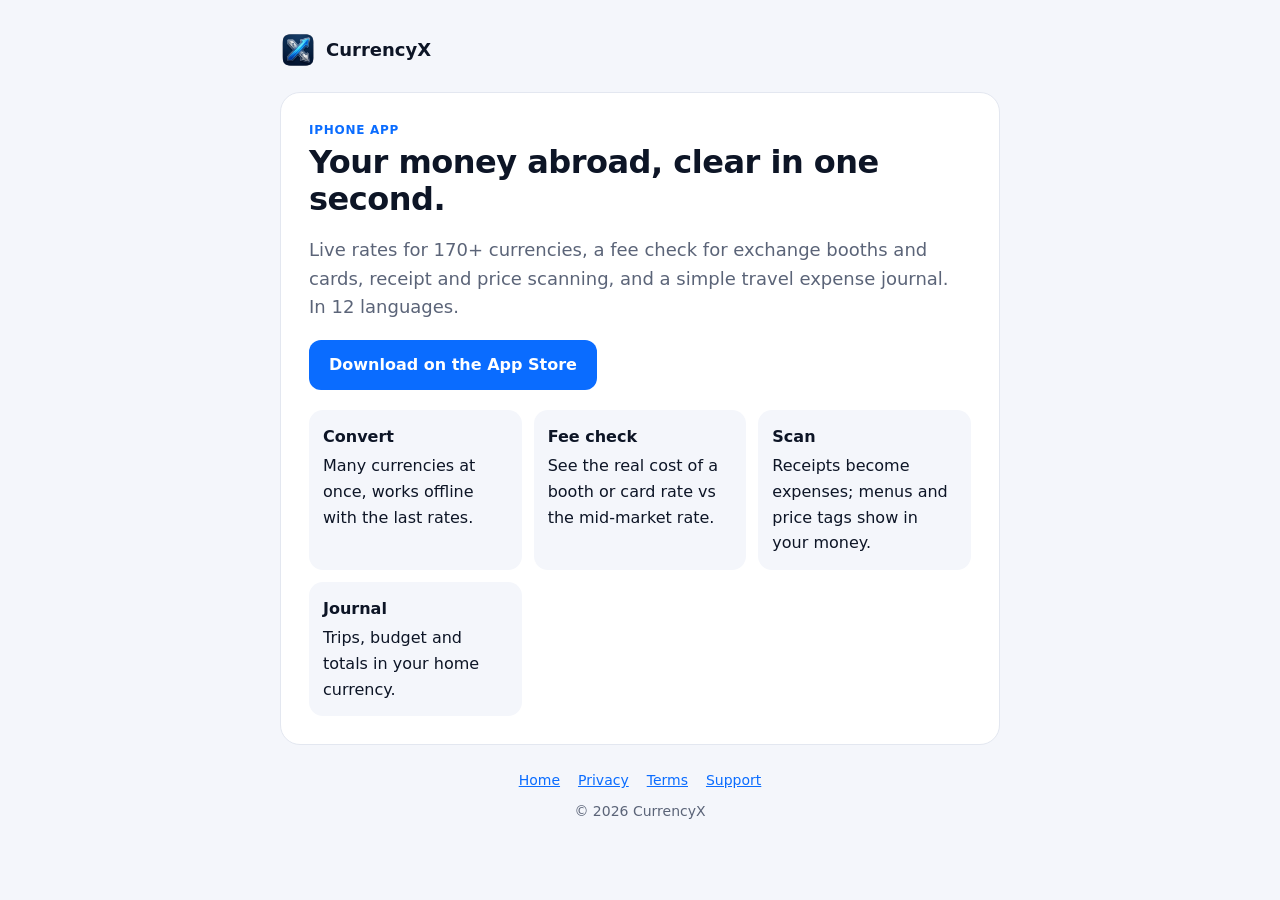
==== index.html @ dbb1cbb3 "CurrencyX site: home, privacy, terms, support" ====
<!doctype html>
<html lang="en">
<head>
  <meta charset="utf-8">
  <meta name="viewport" content="width=device-width, initial-scale=1">
  <title>CurrencyX: Currency Converter & Travel Expenses</title>
  <meta name="description" content="Live rates for 170+ currencies, exchange fee check, receipt scan and a simple travel expense journal. 12 languages.">
  <link rel="icon" href="assets/icon.png">
  <link rel="stylesheet" href="assets/style.css">
</head>
<body>
  <div class="wrap">
    <header class="top"><a class="brand" href=""><img src="assets/icon.png" alt="">CurrencyX</a></header>
    <main class="hero">
      <p class="eyebrow">iPhone app</p>
      <h1>Your money abroad, clear in one second.</h1>
      <p class="lead">Live rates for 170+ currencies, a fee check for exchange booths and cards, receipt and price scanning, and a simple travel expense journal. In 12 languages.</p>
      <p><a class="btn" href="https://apps.apple.com/app/id6760399044">Download on the App Store</a></p>
      <div class="features">
        <div class="feature"><b>Convert</b>Many currencies at once, works offline with the last rates.</div>
        <div class="feature"><b>Fee check</b>See the real cost of a booth or card rate vs the mid-market rate.</div>
        <div class="feature"><b>Scan</b>Receipts become expenses; menus and price tags show in your money.</div>
        <div class="feature"><b>Journal</b>Trips, budget and totals in your home currency.</div>
      </div>
    </main>
    <footer>
      <nav><a href="">Home</a><a href="privacy/">Privacy</a><a href="terms/">Terms</a><a href="support/">Support</a></nav>
      © 2026 CurrencyX
    </footer>
  </div>
</body>
</html>
---- assets/style.css ----
:root{--bg:#f4f6fb;--card:#fff;--ink:#0d1526;--muted:#5b6478;--line:#e3e7f0;--brand:#0a6cff;--brand-ink:#0849b3}
*{box-sizing:border-box}
body{margin:0;background:var(--bg);color:var(--ink);font:16px/1.6 "Inter",system-ui,-apple-system,sans-serif}
.wrap{max-width:760px;margin:0 auto;padding:24px 20px 48px}
.top{display:flex;align-items:center;justify-content:space-between;padding:8px 0 24px}
.brand{display:flex;align-items:center;gap:10px;font-weight:700;font-size:18px;color:var(--ink);text-decoration:none}
.brand img{width:36px;height:36px;border-radius:9px}
.doc,.hero{background:var(--card);border:1px solid var(--line);border-radius:20px;padding:28px}
h1{font-size:32px;line-height:1.15;margin:4px 0 8px;letter-spacing:-.5px}
h2{font-size:20px;margin:28px 0 8px}
.eyebrow{color:var(--brand);font-weight:700;text-transform:uppercase;letter-spacing:.06em;font-size:12px;margin:0}
.updated,.muted{color:var(--muted);font-size:14px}
.lead{font-size:18px;color:var(--muted)}
a{color:var(--brand)}
.btn{display:inline-block;background:var(--brand);color:#fff;text-decoration:none;font-weight:700;padding:12px 20px;border-radius:12px}
.btn:hover{background:var(--brand-ink)}
.table{overflow-x:auto}
table{width:100%;border-collapse:collapse;font-size:14px}
th,td{text-align:left;padding:10px;border-bottom:1px solid var(--line);vertical-align:top}
th{color:var(--muted);font-weight:600}
ol li,ul li{margin:8px 0}
.faq{border-bottom:1px solid var(--line);padding:12px 0}
.faq summary{font-weight:600;cursor:pointer}
.features{display:grid;grid-template-columns:repeat(auto-fit,minmax(200px,1fr));gap:12px;margin-top:20px}
.feature{background:var(--bg);border-radius:14px;padding:14px}
.feature b{display:block;margin-bottom:4px}
footer{color:var(--muted);font-size:14px;padding-top:24px;text-align:center}
footer nav{display:flex;justify-content:center;gap:18px;margin-bottom:8px}
@media (prefers-color-scheme:dark){:root{--bg:#0a0e17;--card:#121826;--ink:#eef2fa;--muted:#9aa3b7;--line:#232b3d;--brand:#4b93ff}}
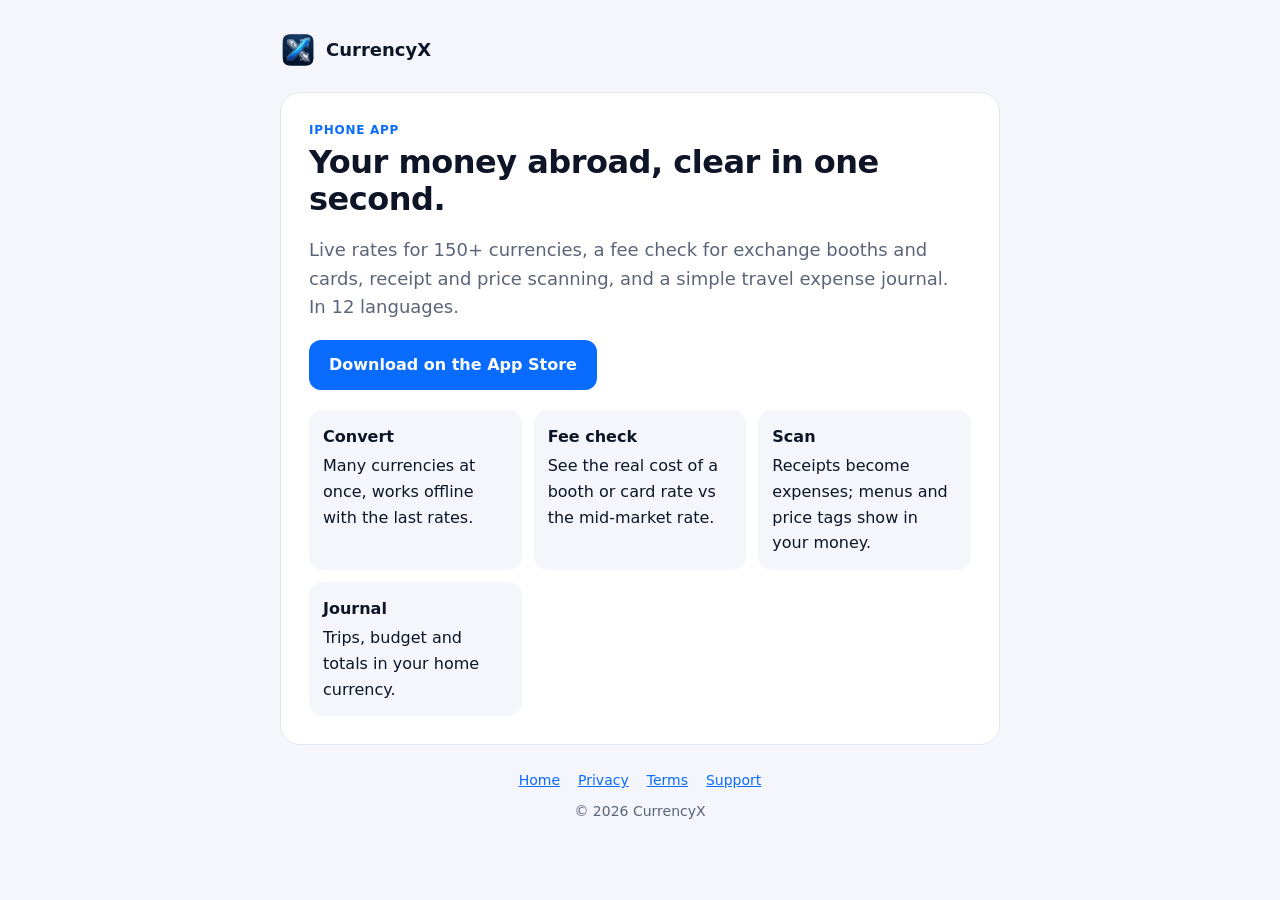
==== commit fefdbfc0: "150+ currencies (accurate count)" ====
--- a/index.html
+++ b/index.html
@@ -4,7 +4,7 @@
   <meta charset="utf-8">
   <meta name="viewport" content="width=device-width, initial-scale=1">
   <title>CurrencyX: Currency Converter & Travel Expenses</title>
-  <meta name="description" content="Live rates for 170+ currencies, exchange fee check, receipt scan and a simple travel expense journal. 12 languages.">
+  <meta name="description" content="Live rates for 150+ currencies, exchange fee check, receipt scan and a simple travel expense journal. 12 languages.">
   <link rel="icon" href="assets/icon.png">
   <link rel="stylesheet" href="assets/style.css">
 </head>
@@ -14,7 +14,7 @@
     <main class="hero">
       <p class="eyebrow">iPhone app</p>
       <h1>Your money abroad, clear in one second.</h1>
-      <p class="lead">Live rates for 170+ currencies, a fee check for exchange booths and cards, receipt and price scanning, and a simple travel expense journal. In 12 languages.</p>
+      <p class="lead">Live rates for 150+ currencies, a fee check for exchange booths and cards, receipt and price scanning, and a simple travel expense journal. In 12 languages.</p>
       <p><a class="btn" href="https://apps.apple.com/app/id6760399044">Download on the App Store</a></p>
       <div class="features">
         <div class="feature"><b>Convert</b>Many currencies at once, works offline with the last rates.</div>
